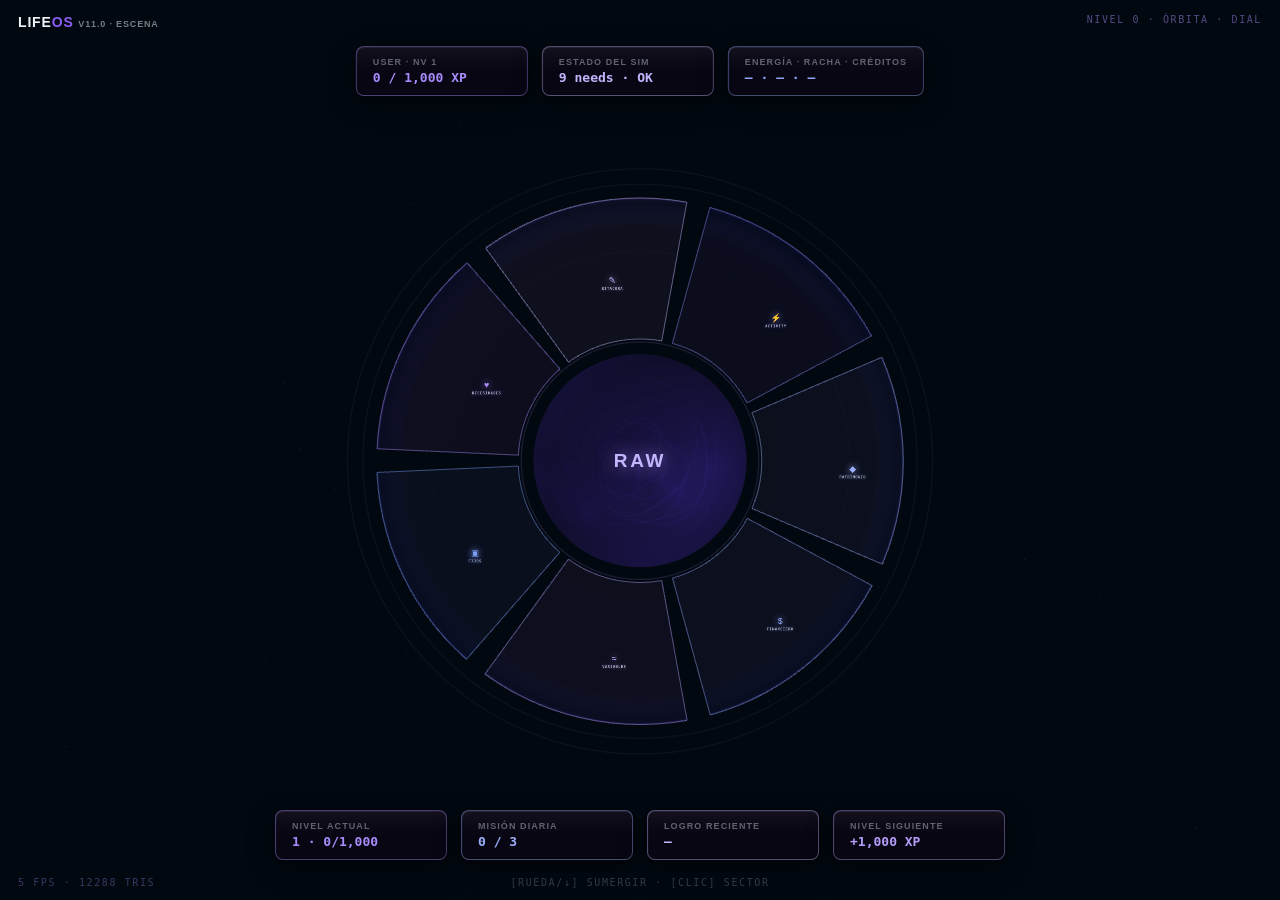
==== index-v11.html @ 63ccec77 "4" ====
<!DOCTYPE html>
<html lang="es">
<head>
<meta charset="UTF-8">
<meta name="viewport" content="width=device-width, initial-scale=1.0, viewport-fit=cover">
<meta name="theme-color" content="#020810">
<title>LifeOS v11 · ESCENA</title>
<link rel="stylesheet" href="raw-v11.css?v=1100">
</head>
<body>
<canvas id="gl"></canvas>
<div id="anclas"></div>
<div id="visor"><div id="mundoCSS"></div></div>
<div id="telon"></div>
<div id="boot"><div class="bmarca">LIFE<b>OS</b></div>
  <div class="bspin" id="boot-spin">⠋</div>
  <div class="blinea" id="boot-linea">INICIALIZANDO ESCENA</div></div>
<div id="seccion"><div class="panel hud-corners">
  <h1><span id="sec-t">—</span></h1>
  <div class="meta">PROYECCIÓN HOLOGRÁFICA · ESC PARA EMERGER · [←/→] SECTOR</div>
  <div id="sec-cuerpo"></div>
</div></div>
<div class="sec-lado" id="sec-izq"><span class="fl">◀</span> —</div>
<div class="sec-lado" id="sec-der">— <span class="fl">▶</span></div>
<div class="hudfila" id="hud-top">
  <div class="hchip" style="--a:#A78BFA"><span class="l" id="chip-user-l">USER · Nv 1</span><span class="v" id="chip-user">0 / 1,000 XP</span></div>
  <div class="hchip" style="--a:#C4B5FD"><span class="l">Estado del Sim</span><span class="v" id="chip-sim">9 needs · OK</span></div>
  <div class="hchip" style="--a:#8FA6F8"><span class="l">Energía · Racha · Créditos</span><span class="v" id="chip-erc">— · — · —</span></div>
</div>
<div class="hudfila" id="hud-bot">
  <div class="hchip" style="--a:#A78BFA"><span class="l">Nivel actual</span><span class="v" id="chip-nivel">1 · 0/1,000</span></div>
  <div class="hchip" style="--a:#9BB0FA"><span class="l">Misión diaria</span><span class="v" id="chip-mision">0 / 3</span></div>
  <div class="hchip" style="--a:#C4B5FD"><span class="l">Logro reciente</span><span class="v" id="chip-logro">—</span></div>
  <div class="hchip" style="--a:#B49DF9"><span class="l">Nivel siguiente</span><span class="v" id="chip-signivel">+1,000 XP</span></div>
</div>
<div class="hud" id="marca">LIFE<b>OS</b> <span style="font-size:9px;opacity:.5">v11.0 · ESCENA</span></div>
<div class="hud" id="estado">NIVEL 0 · ÓRBITA</div>
<div class="hud" id="hint">[RUEDA/↓] SUMERGIR · [CLIC] SECTOR</div>
<div class="hud" id="fps">— fps</div>
<script src="three.min.js?v=1100"></script>
<script src="raw-escena.js?v=1100"></script>
</body>
</html>
---- raw-v11.css ----
/* ═══════════════════════════════════════════════════════════════════
   LifeOS v10 — CAPA 0d
   FUENTE CANÓNICA: lifeos-v10-proto.html + spec literal del usuario.
   · Nivel 1/2 = sistema de cards CSS DEL PROTO (350×450, PASO 34°,
     holoIn/holoOut exactos, sec-lado, recal, cámara sin yaw).
   · Three = lo que CSS no puede: esfera ÚNICA real (el hub ES su
     casquete), dial 3D, morph gajo→card SOLO durante transición
     (mesh y cards jamás coexisten visibles).
   ═══════════════════════════════════════════════════════════════════ */
:root{
  --hud-bg-base:#020810;
  --hud-panel-bg:rgba(10,7,22,.90);
  --hud-form-bg:rgba(12,10,24,.97);
  --hud-border:rgba(140,100,220,.20); --hud-border-hov:rgba(167,139,250,.40);
  --hud-text:#f0f4f8; --hud-text-mid:rgba(220,220,240,.75);
  --hud-text-dim:rgba(200,210,220,.45); --hud-text-faint:rgba(200,210,220,.25);
  --font-ui:-apple-system,BlinkMacSystemFont,"SF Pro Display","Helvetica Neue",Inter,Arial,sans-serif;
  --font-mono:"JetBrains Mono",ui-monospace,"SF Mono",Menlo,monospace;
  --fs-2xs:9px; --fs-sm:13px;
  --fw-num:700; --fw-bold:800;
  --ls-label:.12em; --ls-title:.06em;
  --rad-card:8px; --rad-lg:12px;
  --mat-bevel:inset 0 1px 0 rgba(255,255,255,.07),inset 0 -1px 0 rgba(0,0,0,.45),
    inset 1px 0 0 rgba(255,255,255,.02),inset -1px 0 0 rgba(0,0,0,.18);
  --mat-elev-1:0 2px 8px rgba(0,0,0,.45),0 8px 28px rgba(0,0,0,.35);
  --mat-elev:0 4px 14px rgba(0,0,0,.5),0 16px 44px rgba(0,0,0,.42);
  --glass:linear-gradient(180deg,rgba(255,255,255,.045),rgba(255,255,255,.01) 30%,transparent 55%);
  --ease:cubic-bezier(.2,0,0,1);
  --acc:#A78BFA;
}
@keyframes hudCornerPulse{0%,100%{opacity:.45}50%{opacity:.95}}
.hud-corners{position:relative}
.hud-corners::before,.hud-corners::after{content:'';position:absolute;
  width:8px;height:8px;pointer-events:none;z-index:2;
  animation:hudCornerPulse 4s ease-in-out infinite}
.hud-corners::before{top:0;left:0;
  border-top:1.5px solid var(--pc-accent,var(--hud-border-hov));
  border-left:1.5px solid var(--pc-accent,var(--hud-border-hov))}
.hud-corners::after{bottom:0;right:0;
  border-bottom:1.5px solid var(--pc-accent,var(--hud-border-hov));
  border-right:1.5px solid var(--pc-accent,var(--hud-border-hov));
  animation-delay:2s}

*{margin:0;padding:0;box-sizing:border-box}
html,body{height:100%;overflow:hidden;background:var(--hud-bg-base);
  font-family:var(--font-ui);color:var(--hud-text)}
#gl{position:fixed;inset:0;z-index:1;display:block}
/* TELÓN de inmersión: en nivel 2 cubre el mundo 3D con fade —
   solo existen la card y los rótulos (más robusto que transicionar
   la opacidad del canvas WebGL, que el compositor congela) */
#telon{position:fixed;inset:0;z-index:35;background:var(--hud-bg-base);
  opacity:0;pointer-events:none;transition:opacity .5s var(--ease)}
html.en-exp #telon{opacity:1}

/* ── labels del dial (anclas proyectadas por Three, solo nivel 0) ── */
#anclas{position:fixed;inset:0;z-index:8;pointer-events:none;overflow:hidden}
.ancla{position:absolute;left:0;top:0;will-change:transform;pointer-events:none}
.ancla-inner{transform:translate(-50%,-50%);display:flex;flex-direction:column;
  align-items:center;gap:3px;text-align:center}
.lbl .ico{font-size:21px;color:var(--c);filter:drop-shadow(0 0 9px var(--c))}
.lbl .t{font-family:var(--font-mono);font-size:var(--fs-2xs);font-weight:var(--fw-bold);
  letter-spacing:var(--ls-label);text-transform:uppercase;color:var(--hud-text-mid);
  text-shadow:0 0 10px color-mix(in srgb,var(--c) 55%,transparent)}
.lbl{transition:opacity .45s var(--ease)}
#lbl-raw .t{font-family:var(--font-ui);font-size:19px;letter-spacing:.14em;
  color:#C4B5FD;text-shadow:0 0 18px rgba(167,139,250,.8)}

/* ═══ NIVEL 1 · CARRUSEL CSS — DEL PROTO, LITERAL ═══
   #visor{perspective:1200px} · #mundo{translateZ(1100px)} (cámara fija,
   JAMÁS gira yaw) · nodos: rotateY(rel*34°) translateZ(-780px)        */
#visor{position:fixed;inset:0;z-index:10;perspective:1200px;perspective-origin:50% 50%;
  pointer-events:none}
#mundoCSS{position:absolute;left:50%;top:50%;transform-style:preserve-3d;
  transform:translateZ(860px)}
.nodo{position:absolute;left:-150px;top:-225px;width:300px;height:450px;
  transform-style:preserve-3d;cursor:pointer;
  transition:opacity .45s var(--ease),transform .85s var(--ease)}
html:not(.en-anillo) .nodo{opacity:0 !important;pointer-events:none}
html.en-anillo .nodo{pointer-events:auto}
.nodo .lift{position:absolute;inset:0;transform-style:preserve-3d;transition:transform .34s var(--ease)}
html.en-anillo .nodo.expandida .lift{transform:translateZ(60px) scale(1.1)}
.nodo.expandida .card{border-width:1.5px}
.nodo .lift::after{content:'';position:absolute;inset:0;border-radius:16px;
  background:rgba(8,7,16,.55);transform:translateZ(-1px);pointer-events:none}
.nodo .card{position:absolute;inset:0;border-radius:16px;
  background:rgba(14,12,26,.86);background-image:var(--glass);
  border:1px solid color-mix(in srgb,var(--c) 45%,transparent);
  box-shadow:var(--mat-bevel),var(--mat-elev),0 0 26px color-mix(in srgb,var(--c) 18%,transparent);
  display:flex;flex-direction:column;align-items:center;justify-content:center;gap:10px;
  padding:0 26px;overflow:hidden;
  transition:box-shadow .3s,border-color .3s}
.nodo:hover .card{border-color:var(--c);
  box-shadow:var(--mat-bevel),var(--mat-elev),0 0 44px color-mix(in srgb,var(--c) 40%,transparent)}
.nodo .ico{width:52px;height:52px;border-radius:14px;display:flex;
  align-items:center;justify-content:center;font-size:22px;
  background:radial-gradient(circle at 38% 30%,color-mix(in srgb,var(--c) 26%,transparent),transparent);
  border:1px solid color-mix(in srgb,var(--c) 55%,transparent);color:var(--c);
  filter:drop-shadow(0 0 8px var(--c))}
.nodo .t{font-size:15px;font-weight:800;letter-spacing:.08em;color:var(--c)}
.nodo .s{font-size:10px;color:var(--hud-text-dim);letter-spacing:.05em}
.nodo .div{width:100%;height:1px;margin:8px 0 4px;
  background:linear-gradient(90deg,transparent,color-mix(in srgb,var(--c) 40%,transparent),transparent)}
.nodo .m{width:100%;display:flex;justify-content:space-between;align-items:baseline;
  font-family:var(--font-mono)}
.nodo .m span{font-size:8px;font-weight:800;letter-spacing:.14em;
  color:var(--hud-text-faint);text-transform:uppercase}
.nodo .m b{font-size:12px;font-weight:700;color:var(--hud-text-mid)}
/* KEYFRAMES EXACTOS DEL PROTO */
@keyframes holoOut{
  0%  {clip-path:inset(0 0 0 0);opacity:1;filter:none;transform:translateY(0)}
  30% {filter:brightness(1.6)}
  100%{clip-path:inset(100% 0 0 0);opacity:0;filter:brightness(2);transform:translateY(160px)}}
html.holo-out .nodo .lift{animation:holoOut .6s var(--ease) var(--dly,0s) both !important}
@keyframes holoIn{
  0%  {clip-path:inset(100% 0 0 0);opacity:0;filter:brightness(2.4) saturate(1.6)}
  12% {opacity:1}
  55% {filter:brightness(1.7) saturate(1.3)}
  70% {clip-path:inset(0 0 0 0)}
  78% {filter:brightness(1.15)}
  86% {filter:brightness(1.5)}    /* chispazo de estabilización */
  100%{clip-path:inset(0 0 0 0);filter:none}}
html.en-anillo .nodo .card{animation:holoIn .75s var(--ease) calc(var(--dly,0s) + .16s) both}
/* LA BARRA EMISORA: el riel de luz del que nace cada card en nivel 1.
   Vive entre el planeta y la card; se enciende ANTES que la card y
   se apaga al ir a nivel 0 o 2. */
.nodo .barra{position:absolute;left:9%;right:9%;bottom:-36px;height:5px;
  border-radius:3px;pointer-events:none;opacity:0;
  background:linear-gradient(90deg,transparent,var(--c) 22%,var(--c) 78%,transparent);
  box-shadow:0 0 16px var(--c),0 0 42px color-mix(in srgb,var(--c) 45%,transparent)}
@keyframes barIn{
  0%{opacity:0;transform:scaleX(.15);filter:brightness(2.6)}
  45%{opacity:1;filter:brightness(1.9)}
  100%{opacity:.9;transform:scaleX(1);filter:none}}
@keyframes barOut{
  0%{opacity:.9}30%{opacity:1;filter:brightness(1.8)}
  100%{opacity:0;transform:scaleX(.2);filter:brightness(2.2)}}
@keyframes barVive{from{box-shadow:0 0 14px var(--c),0 0 36px color-mix(in srgb,var(--c) 38%,transparent)}
  to{box-shadow:0 0 20px var(--c),0 0 52px color-mix(in srgb,var(--c) 55%,transparent)}}
html.en-anillo .nodo .barra{
  animation:barIn .5s var(--ease) var(--dly,0s) both,
            barVive 3.2s ease-in-out calc(var(--dly,0s) + .6s) infinite alternate}
html.holo-out .nodo .barra{animation:barOut .55s var(--ease) calc(var(--dly,0s) + .22s) both !important}
html.en-exp .nodo .barra,html.sec-out .nodo .barra{opacity:0 !important;animation:none !important}
/* cards LEJANAS (±2, asomadas ~20%): solo el cuerpo del holograma —
   sin barra (se apilaban con las de ±1) y sin contenido en la franja */
.nodo.lejana .barra{opacity:0 !important;animation:none !important}
.nodo .card .ico,.nodo .card .t,.nodo .card .s,.nodo .card .div,.nodo .card .m{
  transition:opacity .35s var(--ease)}
.nodo.lejana .card .ico,.nodo.lejana .card .t,.nodo.lejana .card .s,
.nodo.lejana .card .div,.nodo.lejana .card .m{opacity:0}
/* VIDA HOLOGRÁFICA en reposo (diegética, sin parpadeos):
   flotación lenta + barrido de escaneo + respiración del borde */
@keyframes cardFlota{from{transform:translateY(0)}to{transform:translateY(-5px)}}
@keyframes cardBreath{
  from{box-shadow:var(--mat-bevel),var(--mat-elev),0 0 22px color-mix(in srgb,var(--c) 14%,transparent)}
  to{box-shadow:var(--mat-bevel),var(--mat-elev),0 0 40px color-mix(in srgb,var(--c) 30%,transparent)}}
html.en-anillo .nodo .card{animation:holoIn .75s var(--ease) calc(var(--dly,0s) + .16s) both,
  cardBreath 4s ease-in-out calc(var(--dly,0s) + 1s) infinite alternate,
  cardFlota 5.6s ease-in-out var(--dly,0s) infinite alternate}

/* ═══ NIVEL 2 · SECCIÓN — DEL PROTO ═══ */
#seccion{position:fixed;inset:0;z-index:40;display:none;
  padding:56px 5vw 40px;overflow:auto;
  background:radial-gradient(ellipse at 50% 40%,rgba(20,16,40,.6),transparent 70%)}
html.en-exp #seccion{display:flex;align-items:center;justify-content:center;
  animation:secOn .55s var(--ease) both}
html.sec-out #seccion{display:flex;align-items:center;justify-content:center;
  animation:secOff .45s var(--ease) both}
@keyframes secOff{
  0%{transform:none;opacity:1}
  28%{opacity:.6}36%{opacity:.9}44%{opacity:.45}   /* flicker de apagado */
  100%{transform:scale(.30) translateY(4vh);opacity:0}}  /* SE REINSERTA en la card */
@keyframes secOn{
  0%{transform:scale(.86) translateY(20px);opacity:0}
  40%{opacity:.9}48%{opacity:.55}56%{opacity:1}
  100%{transform:none;opacity:1}}
#seccion .panel{max-width:1100px;margin:0 auto;border-radius:18px;
  background:var(--hud-form-bg);background-image:var(--glass);
  border:1px solid color-mix(in srgb,var(--sc,#A78BFA) 40%,transparent);
  box-shadow:var(--mat-bevel),var(--mat-elev);padding:28px 34px;
  min-height:76vh;width:min(1150px,92vw);
  position:relative;overflow:hidden;--pc-accent:var(--sc,#A78BFA)}
#seccion .panel::before{content:'';position:absolute;inset:0;pointer-events:none;
  background:repeating-linear-gradient(0deg,rgba(213,224,255,.02) 0 1px,transparent 1px 4px)}
html.en-exp .nodo{opacity:0 !important;pointer-events:none !important}
html.en-exp .nodo .card,html.en-exp .nodo .barra{animation-play-state:paused !important}
/* en sec-out el carrusel REGRESA (fade .45s) mientras el panel se
   encoge sobre la card frontal: la reinserción se ve, no se adivina */
html.sec-out .nodo{pointer-events:none !important}
.sec-lado{position:fixed;top:50%;transform:translateY(-50%);z-index:46;
  writing-mode:vertical-rl;text-orientation:mixed;cursor:pointer;
  font-family:var(--font-mono);font-size:12px;font-weight:800;
  letter-spacing:.34em;color:var(--lc,#666);opacity:.55;
  padding:14px 8px;transition:opacity .2s;user-select:none}
.sec-lado:hover{opacity:1}
.sec-lado .fl{font-size:14px;opacity:.7}
#sec-izq{left:10px}
#sec-der{right:10px}
html:not(.en-exp) .sec-lado{display:none}
@keyframes panelRecal{
  0%{opacity:1;transform:none}
  25%{opacity:.35;transform:translateX(var(--dir,10px))}
  40%{opacity:.6}48%{opacity:.3}
  100%{opacity:1;transform:none}}
#seccion .panel.recal{animation:panelRecal .5s var(--ease)}
#seccion h1{font-size:22px;letter-spacing:.1em;color:var(--sc,#A78BFA);overflow:hidden}
#seccion h1 span{display:block;animation:reveal .6s var(--ease) .1s both}
@keyframes reveal{from{transform:translateY(115%)}to{transform:none}}
#seccion .meta{font-family:var(--font-mono);font-size:10px;color:var(--hud-text-dim);
  letter-spacing:.2em;margin-top:6px}

/* ── CHIPS HUD (nivel 0) ── */
.hudfila{position:fixed;left:50%;transform:translateX(-50%);z-index:30;
  display:flex;gap:14px;pointer-events:none;
  transition:opacity .5s var(--ease),transform .5s var(--ease)}
#hud-top{top:46px}
#hud-bot{bottom:40px}
html.oculta-hud .hudfila{opacity:0;transform:translateX(-50%) translateY(-8px)}
.hchip{min-width:172px;padding:10px 16px;border-radius:var(--rad-card);
  background:var(--hud-panel-bg);background-image:var(--glass);
  border:1px solid color-mix(in srgb,var(--a) 40%,transparent);
  box-shadow:var(--mat-bevel),var(--mat-elev-1);
  display:flex;flex-direction:column;gap:3px}
.hchip .l{font-size:var(--fs-2xs);font-weight:var(--fw-bold);
  letter-spacing:var(--ls-label);text-transform:uppercase;color:var(--hud-text-dim)}
.hchip .v{font-family:var(--font-mono);font-size:var(--fs-sm);
  font-weight:var(--fw-num);color:var(--a)}

/* ── HUD fijo ── */
.hud{position:fixed;z-index:60;font-family:var(--font-mono);
  font-size:10px;letter-spacing:.16em;color:var(--hud-text-faint);
  text-transform:uppercase;pointer-events:none}
#hint{left:50%;bottom:12px;transform:translateX(-50%)}
#estado{right:18px;top:14px;text-align:right;color:rgba(167,139,250,.5)}
#marca{left:18px;top:14px;color:var(--hud-text);font-family:var(--font-ui);
  font-size:14px;font-weight:var(--fw-bold);letter-spacing:var(--ls-title)}
#marca b{color:#8B5CF6}
#fps{left:18px;bottom:12px;color:rgba(167,139,250,.35)}

/* ═══ v11 — BOOT (loading honesto: visual puro, JAMÁS toca la API) ═══ */
#boot{position:fixed;inset:0;z-index:100;background:var(--hud-bg-base);
  display:flex;flex-direction:column;align-items:center;justify-content:center;
  gap:14px;transition:opacity .55s var(--ease)}
#boot.off{opacity:0;pointer-events:none}
#boot .bmarca{font-family:var(--font-ui);font-size:22px;font-weight:var(--fw-bold);
  letter-spacing:.14em;color:var(--hud-text)}
#boot .bmarca b{color:#8B5CF6}
#boot .bspin{font-family:var(--font-mono);font-size:20px;color:#A78BFA;
  text-shadow:0 0 14px rgba(167,139,250,.7);min-height:24px}
@keyframes bootPulse{0%,100%{opacity:.5}50%{opacity:1}}
#boot .blinea{font-family:var(--font-mono);font-size:9px;letter-spacing:.3em;
  color:var(--hud-text-dim);text-transform:uppercase;animation:bootPulse 1.6s ease-in-out infinite}

/* ═══ v11 — CUERPO DE SECCIÓN (nivel 2, dentro del panel canon) ═══ */
#sec-cuerpo{margin-top:16px;max-height:calc(76vh - 128px);overflow:auto;
  font-family:var(--font-mono);scrollbar-width:thin;
  scrollbar-color:color-mix(in srgb,var(--sc,#A78BFA) 35%,transparent) transparent}
.v11-grid{display:grid;grid-template-columns:repeat(auto-fit,minmax(220px,1fr));gap:12px;margin-bottom:14px}
.v11-kpi{padding:14px 16px;border-radius:var(--rad-card);
  background:rgba(14,12,26,.6);background-image:var(--glass);
  border:1px solid color-mix(in srgb,var(--sc,#A78BFA) 25%,transparent);
  box-shadow:var(--mat-bevel)}
.v11-kpi .l{font-size:var(--fs-2xs);font-weight:var(--fw-bold);
  letter-spacing:var(--ls-label);text-transform:uppercase;color:var(--hud-text-dim)}
.v11-kpi .v{font-size:19px;font-weight:var(--fw-num);color:var(--sc,#A78BFA);
  margin-top:4px;font-variant-numeric:tabular-nums}
.v11-kpi .s{font-size:9px;color:var(--hud-text-faint);margin-top:2px}
.v11-fila{display:flex;justify-content:space-between;align-items:baseline;gap:12px;
  padding:8px 10px;border-bottom:1px solid rgba(140,100,220,.08);font-size:12px}
.v11-fila:hover{background:rgba(140,100,220,.05)}
.v11-fila .fecha{color:var(--hud-text-faint);font-size:10px;white-space:nowrap}
.v11-fila .txt{flex:1;color:var(--hud-text-mid);overflow:hidden;text-overflow:ellipsis}
.v11-fila .num{color:var(--sc,#A78BFA);font-weight:var(--fw-num);
  font-variant-numeric:tabular-nums;white-space:nowrap}
.v11-fila .tag{font-size:9px;letter-spacing:.1em;text-transform:uppercase;
  color:color-mix(in srgb,var(--sc,#A78BFA) 70%,#fff);white-space:nowrap}
.v11-sub{font-size:10px;font-weight:var(--fw-bold);letter-spacing:.2em;
  text-transform:uppercase;color:var(--hud-text-dim);margin:16px 0 6px}
.v11-checks{display:flex;gap:5px}
.v11-dot{width:14px;height:14px;border-radius:4px;font-size:7px;line-height:14px;
  text-align:center;color:var(--hud-text-faint);
  border:1px solid rgba(140,100,220,.18);background:rgba(255,255,255,.02)}
.v11-dot.on{background:color-mix(in srgb,var(--sc,#A78BFA) 55%,transparent);
  border-color:var(--sc,#A78BFA);color:#fff;
  box-shadow:0 0 8px color-mix(in srgb,var(--sc,#A78BFA) 60%,transparent)}
.v11-vacio{padding:30px;text-align:center;color:var(--hud-text-faint);
  font-size:11px;letter-spacing:.2em;text-transform:uppercase}
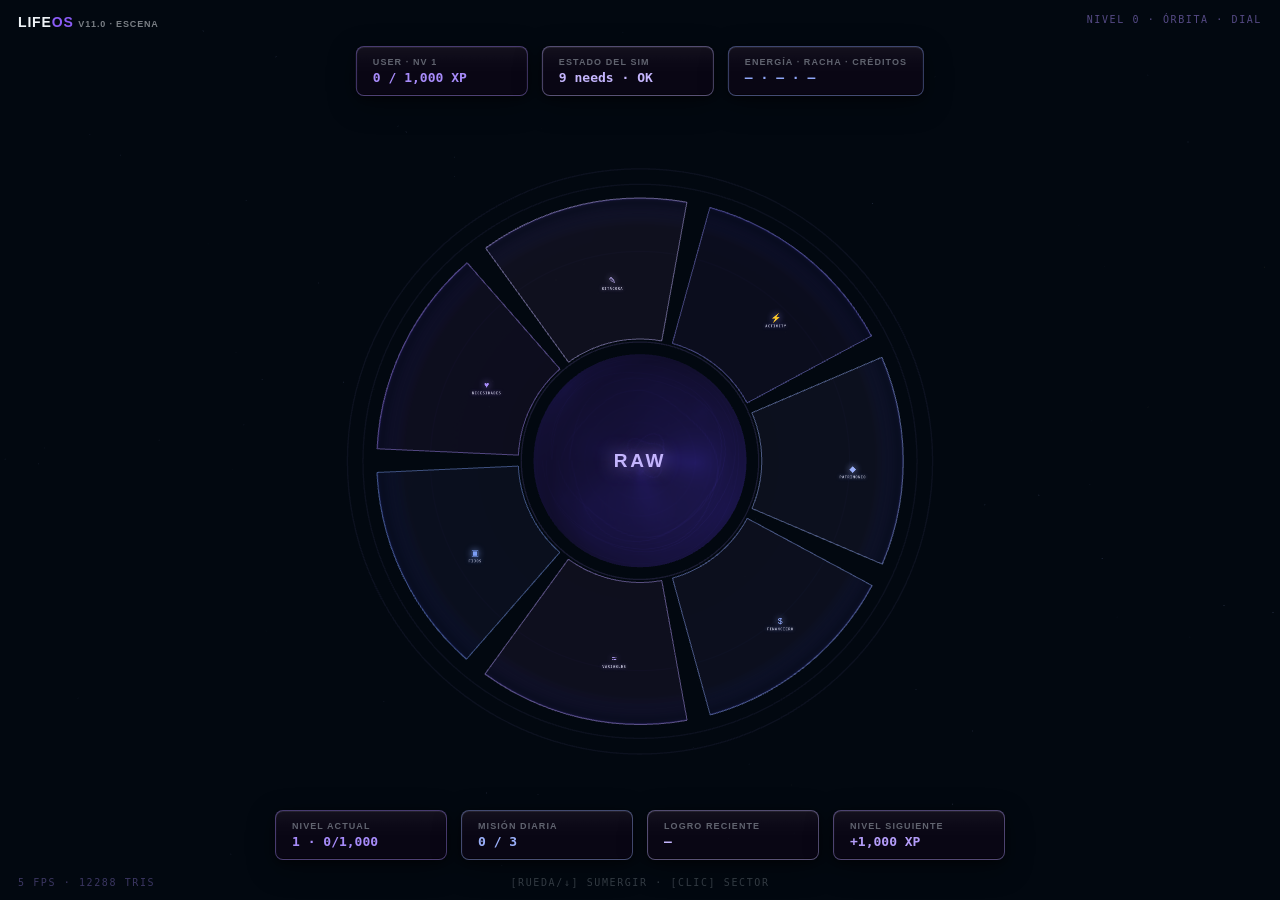
==== commit d9f9a8de: "Update index-v11.html" ====
--- a/index-v11.html
+++ b/index-v11.html
@@ -41,3 +41,5 @@
 <script src="raw-escena.js?v=1100"></script>
 </body>
 </html>
+
+
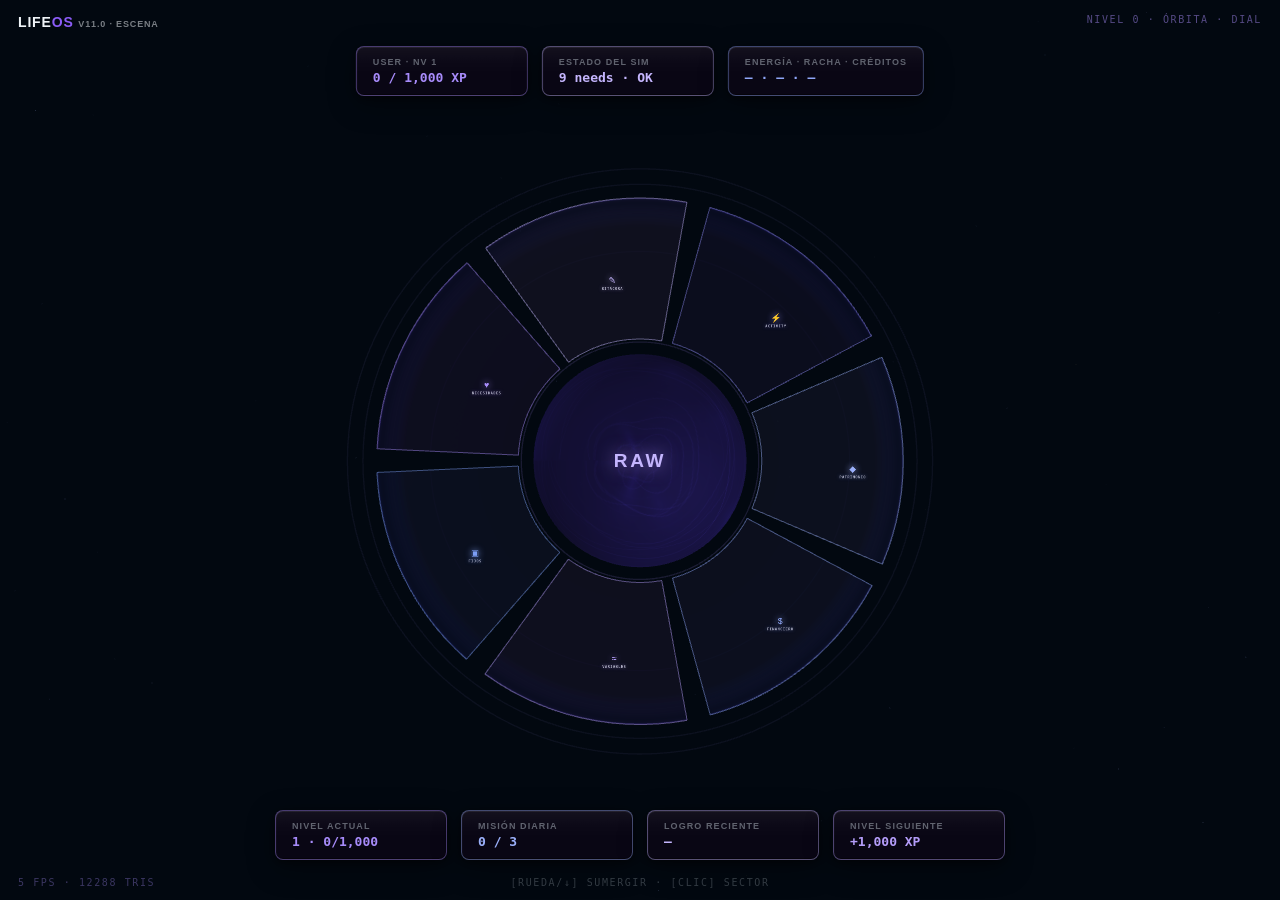
==== commit f99d3df0: "7" ====
--- a/index-v11.html
+++ b/index-v11.html
@@ -38,8 +38,7 @@
 <div class="hud" id="hint">[RUEDA/↓] SUMERGIR · [CLIC] SECTOR</div>
 <div class="hud" id="fps">— fps</div>
 <script src="three.min.js?v=1100"></script>
+<script src="raw-escena-api.js?v=1100"></script>
 <script src="raw-escena.js?v=1100"></script>
 </body>
 </html>
-
-
--- a/raw-v11.css
+++ b/raw-v11.css
@@ -286,3 +286,20 @@
   box-shadow:0 0 8px color-mix(in srgb,var(--sc,#A78BFA) 60%,transparent)}
 .v11-vacio{padding:30px;text-align:center;color:var(--hud-text-faint);
   font-size:11px;letter-spacing:.2em;text-transform:uppercase}
+
+/* ═══ v11.0 — OVERRIDES APP REAL (html.app-real; no afectan standalone) ═══ */
+html.app-real #hud-top{top:calc(var(--hero-h,58px) + 14px)}
+/* con un board real abierto (os-seccion), el motor se oculta por completo
+   — solo el canvas #gl queda vivo como fondo bajo la board */
+html.os-seccion #visor,html.os-seccion #anclas,html.os-seccion #hud-top,
+html.os-seccion #hud-bot,html.os-seccion #estado,html.os-seccion #hint,
+html.os-seccion #fps,html.os-seccion #seccion,html.os-seccion .sec-lado{display:none !important}
+/* .app (z:2, pantalla completa, transparente) NO debe robar los clics del
+   motor en home; el hero y los popups abiertos siguen interactivos */
+@media(min-width:900px){
+  html.app-real:not(.os-seccion) .app{pointer-events:none}
+  html.app-real .app .hero,
+  html.app-real .app .popup,
+  html.app-real .app .show,
+  html.app-real .app #entrada-dropdown{pointer-events:auto}
+}
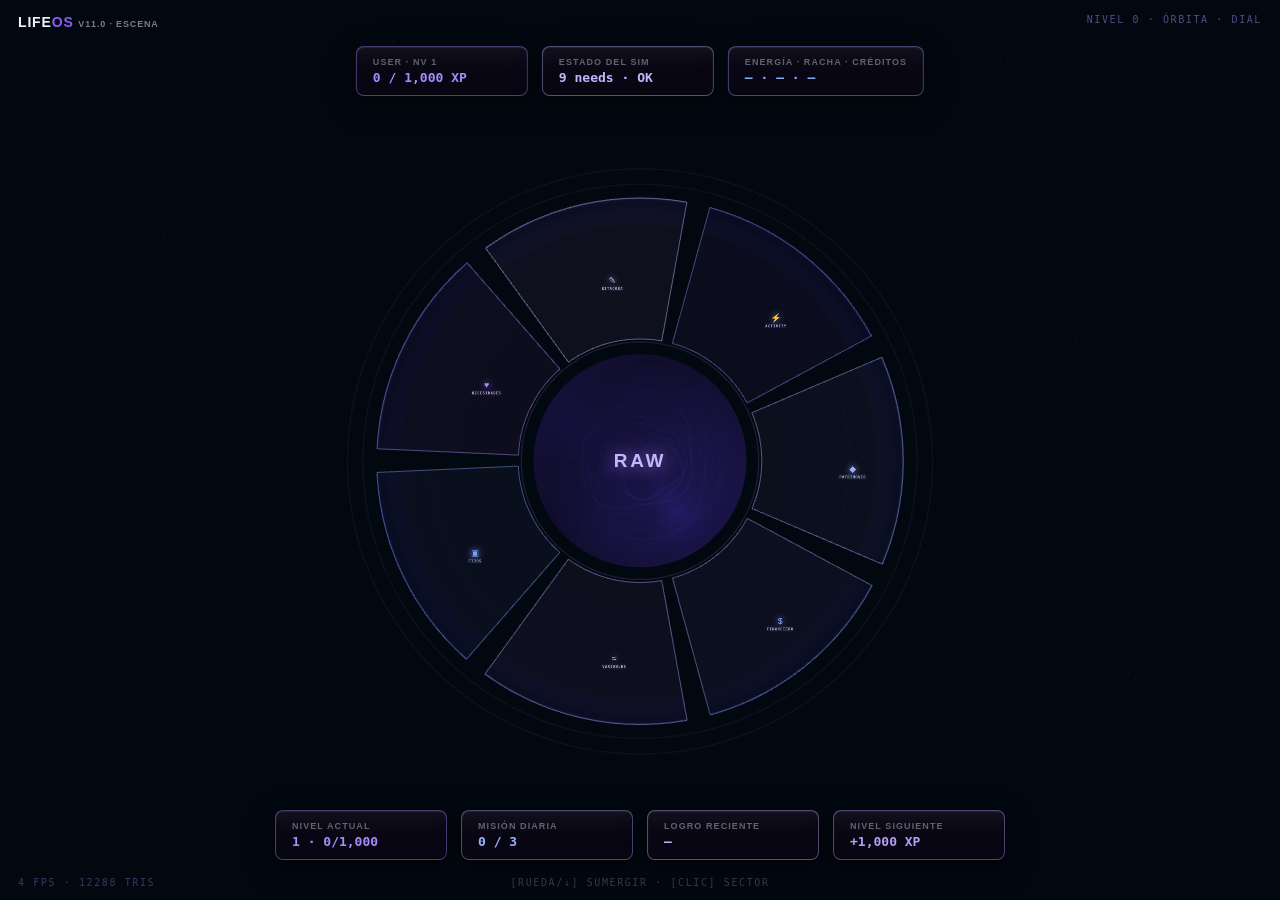
==== commit d567440f: "6" ====
--- a/index-v11.html
+++ b/index-v11.html
@@ -5,7 +5,7 @@
 <meta name="viewport" content="width=device-width, initial-scale=1.0, viewport-fit=cover">
 <meta name="theme-color" content="#020810">
 <title>LifeOS v11 · ESCENA</title>
-<link rel="stylesheet" href="raw-v11.css?v=1100">
+<link rel="stylesheet" href="raw-v11.css?v=1110">
 </head>
 <body>
 <canvas id="gl"></canvas>
@@ -37,8 +37,8 @@
 <div class="hud" id="estado">NIVEL 0 · ÓRBITA</div>
 <div class="hud" id="hint">[RUEDA/↓] SUMERGIR · [CLIC] SECTOR</div>
 <div class="hud" id="fps">— fps</div>
-<script src="three.min.js?v=1100"></script>
-<script src="raw-escena-api.js?v=1100"></script>
-<script src="raw-escena.js?v=1100"></script>
+<script src="three.min.js?v=1110"></script>
+<script src="raw-escena-api.js?v=1110"></script>
+<script src="raw-escena.js?v=1110"></script>
 </body>
 </html>
--- a/raw-v11.css
+++ b/raw-v11.css
@@ -238,7 +238,7 @@
 #marca b{color:#8B5CF6}
 #fps{left:18px;bottom:12px;color:rgba(167,139,250,.35)}
 
-/* ═══ v11 — BOOT (loading honesto: visual puro, JAMÁS toca la API) ═══ */
+/* ═══ v11.1 — BOOT (solo standalone) ═══ */
 #boot{position:fixed;inset:0;z-index:100;background:var(--hud-bg-base);
   display:flex;flex-direction:column;align-items:center;justify-content:center;
   gap:14px;transition:opacity .55s var(--ease)}
@@ -248,11 +248,8 @@
 #boot .bmarca b{color:#8B5CF6}
 #boot .bspin{font-family:var(--font-mono);font-size:20px;color:#A78BFA;
   text-shadow:0 0 14px rgba(167,139,250,.7);min-height:24px}
-@keyframes bootPulse{0%,100%{opacity:.5}50%{opacity:1}}
-#boot .blinea{font-family:var(--font-mono);font-size:9px;letter-spacing:.3em;
-  color:var(--hud-text-dim);text-transform:uppercase;animation:bootPulse 1.6s ease-in-out infinite}
-
-/* ═══ v11 — CUERPO DE SECCIÓN (nivel 2, dentro del panel canon) ═══ */
+
+/* ═══ v11.1 — CUERPO DE SECCIÓN (nivel 2) ═══ */
 #sec-cuerpo{margin-top:16px;max-height:calc(76vh - 128px);overflow:auto;
   font-family:var(--font-mono);scrollbar-width:thin;
   scrollbar-color:color-mix(in srgb,var(--sc,#A78BFA) 35%,transparent) transparent}
@@ -268,7 +265,6 @@
 .v11-kpi .s{font-size:9px;color:var(--hud-text-faint);margin-top:2px}
 .v11-fila{display:flex;justify-content:space-between;align-items:baseline;gap:12px;
   padding:8px 10px;border-bottom:1px solid rgba(140,100,220,.08);font-size:12px}
-.v11-fila:hover{background:rgba(140,100,220,.05)}
 .v11-fila .fecha{color:var(--hud-text-faint);font-size:10px;white-space:nowrap}
 .v11-fila .txt{flex:1;color:var(--hud-text-mid);overflow:hidden;text-overflow:ellipsis}
 .v11-fila .num{color:var(--sc,#A78BFA);font-weight:var(--fw-num);
@@ -287,15 +283,34 @@
 .v11-vacio{padding:30px;text-align:center;color:var(--hud-text-faint);
   font-size:11px;letter-spacing:.2em;text-transform:uppercase}
 
-/* ═══ v11.0 — OVERRIDES APP REAL (html.app-real; no afectan standalone) ═══ */
-html.app-real #hud-top{top:calc(var(--hero-h,58px) + 14px)}
-/* con un board real abierto (os-seccion), el motor se oculta por completo
-   — solo el canvas #gl queda vivo como fondo bajo la board */
-html.os-seccion #visor,html.os-seccion #anclas,html.os-seccion #hud-top,
-html.os-seccion #hud-bot,html.os-seccion #estado,html.os-seccion #hint,
-html.os-seccion #fps,html.os-seccion #seccion,html.os-seccion .sec-lado{display:none !important}
-/* .app (z:2, pantalla completa, transparente) NO debe robar los clics del
-   motor en home; el hero y los popups abiertos siguen interactivos */
+/* ═══ v11.1 — SUBANILLOS → ACCIONES EN LA CARD (nivel 1) ═══ */
+.v11-subs{display:flex;flex-wrap:wrap;gap:6px;justify-content:center;
+  margin-top:12px;padding-top:10px;border-top:1px solid rgba(140,100,220,.14)}
+.v11-sub-btn{font-family:var(--font-mono);font-size:8.5px;letter-spacing:.08em;
+  text-transform:uppercase;padding:5px 9px;border-radius:8px;cursor:pointer;
+  color:color-mix(in srgb,var(--sc,#A78BFA) 80%,#fff);
+  background:color-mix(in srgb,var(--sc,#A78BFA) 12%,transparent);
+  border:1px solid color-mix(in srgb,var(--sc,#A78BFA) 35%,transparent);
+  transition:background .25s var(--ease),box-shadow .25s var(--ease)}
+.v11-sub-btn:hover{background:color-mix(in srgb,var(--sc,#A78BFA) 26%,transparent);
+  box-shadow:0 0 12px color-mix(in srgb,var(--sc,#A78BFA) 35%,transparent)}
+
+/* ═══ v11.1 — APP REAL: UN SOLO DIAL ═══ */
+/* El disco 2D del dial viejo se OCULTA (el motor 3D es el dial). Los
+   paneles HUD del overlay (USER, banda Sim, misión/nivel/logro) quedan. */
+html.app-real #dial-canvas,html.app-real #dial-ambient{display:none !important}
+/* El overlay pierde su fondo opaco y deja pasar los clics al motor;
+   sus paneles siguen interactivos. */
+html.app-real #dial-overlay{background:transparent !important;pointer-events:none !important}
+html.app-real #dial-overlay > *{pointer-events:auto}
+/* Centro RAW del motor: clickeable */
+html.app-real #lbl-raw{pointer-events:auto;cursor:pointer}
+/* Con una board real abierta, el motor se esconde (el canvas #gl queda
+   de fondo vivo) */
+html.os-seccion #visor,html.os-seccion #anclas,html.os-seccion #estado,
+html.os-seccion #hint,html.os-seccion #fps,html.os-seccion #seccion,
+html.os-seccion .sec-lado{display:none !important}
+/* .app (transparente, pantalla completa) no roba clics del motor en home */
 @media(min-width:900px){
   html.app-real:not(.os-seccion) .app{pointer-events:none}
   html.app-real .app .hero,
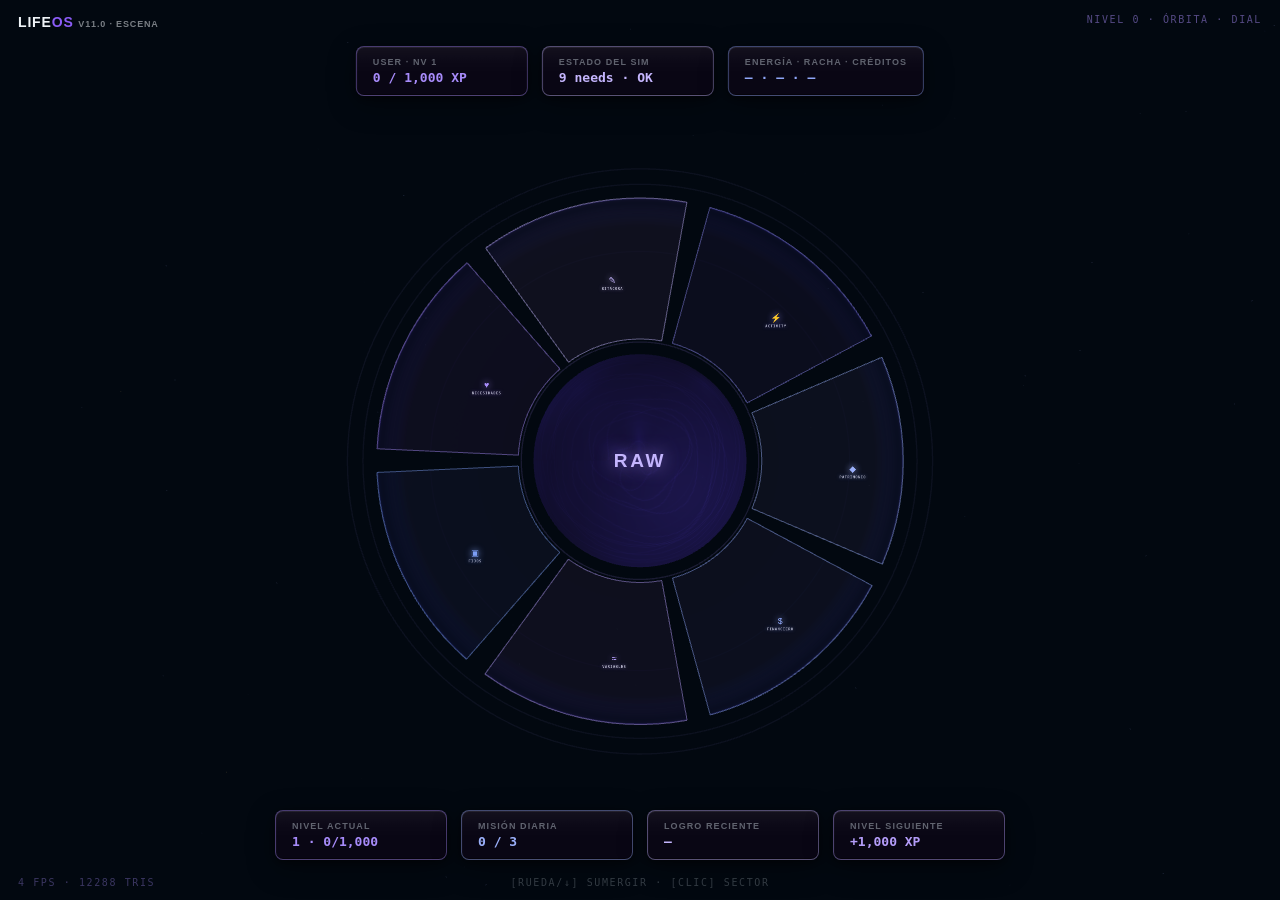
==== commit 0b0f77ff: "5" ====
--- a/index-v11.html
+++ b/index-v11.html
@@ -5,7 +5,7 @@
 <meta name="viewport" content="width=device-width, initial-scale=1.0, viewport-fit=cover">
 <meta name="theme-color" content="#020810">
 <title>LifeOS v11 · ESCENA</title>
-<link rel="stylesheet" href="raw-v11.css?v=1110">
+<link rel="stylesheet" href="raw-v11.css?v=1120">
 </head>
 <body>
 <canvas id="gl"></canvas>
@@ -37,8 +37,8 @@
 <div class="hud" id="estado">NIVEL 0 · ÓRBITA</div>
 <div class="hud" id="hint">[RUEDA/↓] SUMERGIR · [CLIC] SECTOR</div>
 <div class="hud" id="fps">— fps</div>
-<script src="three.min.js?v=1110"></script>
-<script src="raw-escena-api.js?v=1110"></script>
-<script src="raw-escena.js?v=1110"></script>
+<script src="three.min.js?v=1120"></script>
+<script src="raw-escena-api.js?v=1120"></script>
+<script src="raw-escena.js?v=1120"></script>
 </body>
 </html>
--- a/raw-v11.css
+++ b/raw-v11.css
@@ -283,9 +283,12 @@
 .v11-vacio{padding:30px;text-align:center;color:var(--hud-text-faint);
   font-size:11px;letter-spacing:.2em;text-transform:uppercase}
 
-/* ═══ v11.1 — SUBANILLOS → ACCIONES EN LA CARD (nivel 1) ═══ */
-.v11-subs{display:flex;flex-wrap:wrap;gap:6px;justify-content:center;
-  margin-top:12px;padding-top:10px;border-top:1px solid rgba(140,100,220,.14)}
+/* ═══ v11.2 — SUBANILLO EN EL DIAL (nivel 0), como el de siempre ═══ */
+#v11-anillo{position:fixed;inset:0;z-index:26;pointer-events:none}
+#v11-anillo .v11-sub-btn{position:absolute;transform:translate(-50%,-50%) scale(.6);
+  opacity:0;pointer-events:auto;
+  transition:opacity .35s var(--ease),transform .45s var(--ease)}
+#v11-anillo.on .v11-sub-btn{opacity:1;transform:translate(-50%,-50%) scale(1)}
 .v11-sub-btn{font-family:var(--font-mono);font-size:8.5px;letter-spacing:.08em;
   text-transform:uppercase;padding:5px 9px;border-radius:8px;cursor:pointer;
   color:color-mix(in srgb,var(--sc,#A78BFA) 80%,#fff);
@@ -298,7 +301,8 @@
 /* ═══ v11.1 — APP REAL: UN SOLO DIAL ═══ */
 /* El disco 2D del dial viejo se OCULTA (el motor 3D es el dial). Los
    paneles HUD del overlay (USER, banda Sim, misión/nivel/logro) quedan. */
-html.app-real #dial-canvas,html.app-real #dial-ambient{display:none !important}
+html.app-real #dial-canvas,html.app-real #dial-ambient,
+html.app-real #dial-blur-disc,html.app-real #dial-particles{display:none !important}
 /* El overlay pierde su fondo opaco y deja pasar los clics al motor;
    sus paneles siguen interactivos. */
 html.app-real #dial-overlay{background:transparent !important;pointer-events:none !important}
